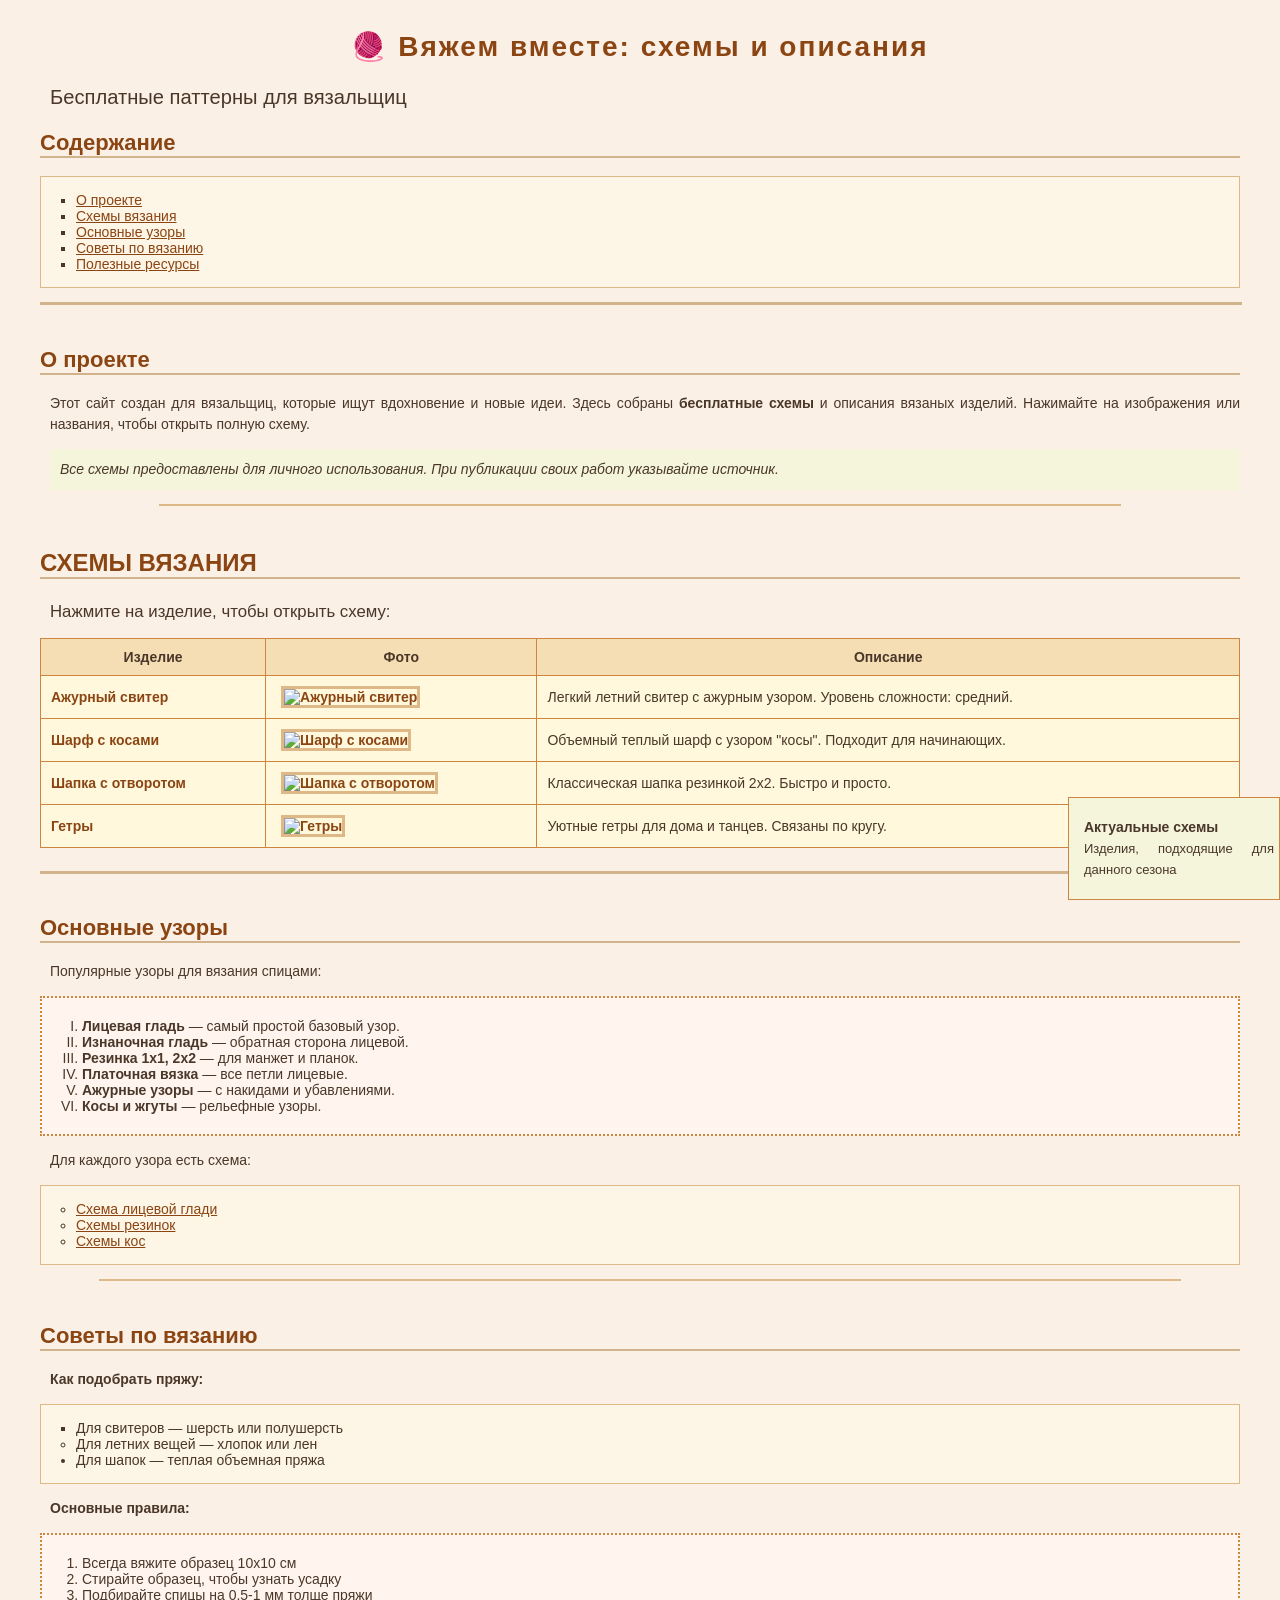
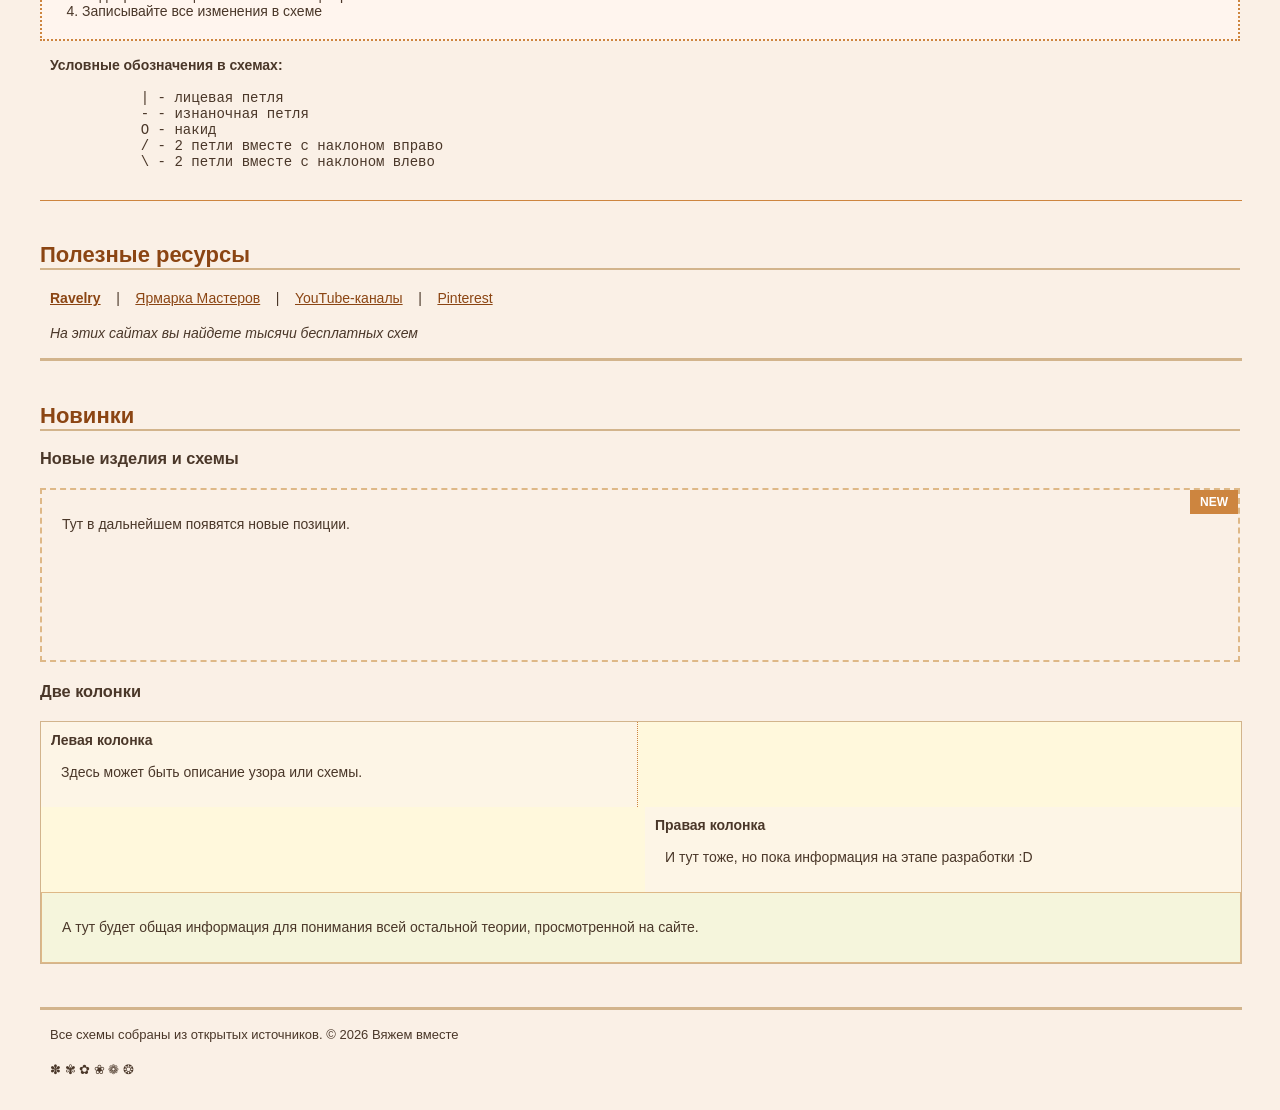
==== index.html @ 47468679 "laba 3" ====
<!DOCTYPE html>
<html lang="ru">
<head>
    <meta charset="UTF-8">
    <meta name="author" content="Теличко Дарья">
    <meta name="keywords" content="схемы вязания, вязание спицами, вязание крючком, узоры вязания, описание вязания, паттерны вязания">
    <meta name="description" content="Бесплатные схемы и описания вязания. Узоры, модели, техники для вязальщиц.">
    <meta name="robots" content="index, all">
    <title>Вяжем вместе | Схемы и описания</title>
    
    <!--СВЯЗЫВАНИЕ с основным файлом стилей-->
    <link rel="stylesheet" href="style.css" type="text/css">
    
    <!--Альтернативный стиль-->
    <!--<link rel="stylesheet" href="alt-style.css" type="text/css">-->
    
    <!--ВНЕДРЕННЫЕ СТИЛИ-->
    <style>
        h2 {
            color: #8b4513;
            border-bottom: 2px solid #d2b48c;
        }
        .note {
            background-color: #f5f5dc;
            font-style: italic;
            padding: 10px;
        }
    </style>
</head>
<body bgcolor="#faf0e6" text="#4a3729" link="#8b4513" vlink="#5d3a1a" alink="#cd853f" leftmargin="40" topmargin="30">

        <!--Фиксированное позиционирование (кнопка "наверх")-->
    <div class="top-button">
        <a href="#">НАВЕРХ</a>
    </div>

    <div align="center">
        <div align="left">
            
            <!--ЗАГОЛОВОК СТРАНИЦЫ-->
            <h1 align="center">🧶 Вяжем вместе: схемы и описания</h1>
            <p align="center"><big><big>Бесплатные паттерны для вязальщиц</big></big></p>

            <!--ОГЛАВЛЕНИЕ С ГИПЕРССЫЛКАМИ-->
            <h2><font color="#8b4513">Содержание</font></h2>
            <ul>
                <li type="square"><a href="#about">О проекте</a></li>
                <li type="square"><a href="#patterns">Схемы вязания</a></li>
                <li type="square"><a href="#stitches">Основные узоры</a></li>
                <li type="square"><a href="#tips">Советы по вязанию</a></li>
                <li type="square"><a href="#links">Полезные ресурсы</a></li>
            </ul>

            <hr size="3" width="100%" color="#d2b48c">
            <br>

            <!--О ПРОЕКТЕ-->
            <h2 id="about"><font color="#8b4513">О проекте</font></h2>
            <p>Этот сайт создан для вязальщиц, которые ищут вдохновение и новые идеи. Здесь собраны <b>бесплатные схемы</b> и описания вязаных изделий. Нажимайте на изображения или названия, чтобы открыть полную схему.</p>
            <p class="note"><i>Все схемы предоставлены для личного использования. При публикации своих работ указывайте источник.</i></p>
            
            <hr size="2" width="80%" color="#deb887">
            <br>

            <!--СХЕМЫ ВЯЗАНИЯ-->
            <h2 id="patterns"><font color="#8b4513">Схемы вязания</font></h2>
            <p><big>Нажмите на изделие, чтобы открыть схему:</big></p>
            
            <table border="1" cellpadding="10" cellspacing="5" bgcolor="#fff8dc" bordercolor="#cd853f">
                <tr align="center" bgcolor="#f5deb3">
                    <td><b>Изделие</b></td>
                    <td><b>Фото</b></td>
                    <td><b>Описание</b></td>
                </tr>
                <tr>
                    <td><a href="patterns/sweater.html"><b>Ажурный свитер</b></a></td>
                    <td><a href="patterns/sweater.html"><img src="https://i.pinimg.com/1200x/8d/cb/11/8dcb11f0ec2b78b2e281ba1b1ae42fb4.jpg" alt="Ажурный свитер" width="150" height="120" border="2" hspace="5"></a></td>
                    <td>Легкий летний свитер с ажурным узором. Уровень сложности: средний.</td>
                </tr>
                <tr>
                    <td><a href="patterns/scarf.html"><b>Шарф с косами</b></a></td>
                    <td><a href="patterns/scarf.html"><img src="https://i.pinimg.com/1200x/f7/cb/08/f7cb082a07fdd7efc39483fae1a7988f.jpg" alt="Шарф с косами" width="150" height="120" border="2" hspace="5"></a></td>
                    <td>Объемный теплый шарф с узором "косы". Подходит для начинающих.</td>
                </tr>
                <tr>
                    <td><a href="patterns/hat.html"><b>Шапка с отворотом</b></a></td>
                    <td><a href="patterns/hat.html"><img src="https://i.pinimg.com/736x/c0/bf/99/c0bf998134a25b06820bd35ce6b88cad.jpg" alt="Шапка с отворотом" width="150" height="120" border="2" hspace="5"></a></td>
                    <td>Классическая шапка резинкой 2x2. Быстро и просто.</td>
                </tr>
                <tr>
                    <td><a href="patterns/legwarmers.html"><b>Гетры</b></a></td>
                    <td><a href="patterns/legwarmers.html"><img src="https://i.pinimg.com/736x/ed/aa/3b/edaa3b32306fcafdc4e42fbca19eef1e.jpg" alt="Гетры" width="150" height="120" border="2" hspace="5"></a></td>
                    <td>Уютные гетры для дома и танцев. Связаны по кругу.</td>
                </tr>
            </table>
            
            <br>
            <hr size="3" width="100%" color="#d2b48c">
            <br>

            <!--ОСНОВНЫЕ УЗОРЫ (нумерованный список с примерами)-->
            <h2 id="stitches"><font color="#8b4513">Основные узоры</font></h2>
            <p>Популярные узоры для вязания спицами:</p>
            
            <ol>
                <li type="I"><b>Лицевая гладь</b> — самый простой базовый узор.</li>
                <li type="I"><b>Изнаночная гладь</b> — обратная сторона лицевой.</li>
                <li type="I"><b>Резинка 1x1, 2x2</b> — для манжет и планок.</li>
                <li type="I"><b>Платочная вязка</b> — все петли лицевые.</li>
                <li type="I"><b>Ажурные узоры</b> — с накидами и убавлениями.</li>
                <li type="I"><b>Косы и жгуты</b> — рельефные узоры.</li>
            </ol>
            
            <p>Для каждого узора есть схема:</p>
            <ul>
                <li type="circle"><a href="patterns/stockinette.html">Схема лицевой глади</a></li>
                <li type="circle"><a href="patterns/rib.html">Схемы резинок</a></li>
                <li type="circle"><a href="patterns/cable.html">Схемы кос</a></li>
            </ul>
            
            <hr size="2" width="90%" color="#deb887">
            <br>

            <!--СОВЕТЫ ПО ВЯЗАНИЮ (разные типы списков)-->
            <h2 id="tips"><font color="#8b4513">Советы по вязанию</font></h2>
            
            <p><b>Как подобрать пряжу:</b></p>
            <ul>
                <li type="square">Для свитеров — шерсть или полушерсть</li>
                <li type="circle">Для летних вещей — хлопок или лен</li>
                <li type="disc">Для шапок — теплая объемная пряжа</li>
            </ul>
            
            <p><b>Основные правила:</b></p>
            <ol>
                <li type="1">Всегда вяжите образец 10x10 см</li>
                <li type="1">Стирайте образец, чтобы узнать усадку</li>
                <li type="1">Подбирайте спицы на 0.5-1 мм толще пряжи</li>
                <li type="1">Записывайте все изменения в схеме</li>
            </ol>
            
            <p><b>Условные обозначения в схемах:</b></p>
            <pre>
            | - лицевая петля
            - - изнаночная петля
            O - накид
            / - 2 петли вместе с наклоном вправо
            \ - 2 петли вместе с наклоном влево
            </pre>
            
            <hr size="1" width="100%" color="#cd853f">
            <br>

            <!--ПОЛЕЗНЫЕ РЕСУРСЫ (ссылки на внешние сайты)-->
            <h2 id="links"><font color="#8b4513">Полезные ресурсы</font></h2>
            
            <div align="center">
                <p>
                    <a href="https://www.ravelry.com" target="_blank" style="color: #8b4513; font-weight: bold;">Ravelry</a> &nbsp;&nbsp; | &nbsp;&nbsp;
                    <a href="https://www.livemaster.ru/category/vyazanie" target="_blank" style="color: #8b4513;">Ярмарка Мастеров</a> &nbsp;&nbsp; | &nbsp;&nbsp;
                    <a href="https://www.youtube.com/results?search_query=%D0%B2%D1%8F%D0%B7%D0%B0%D0%BD%D0%B8%D0%B5" target="_blank">YouTube-каналы</a> &nbsp;&nbsp; | &nbsp;&nbsp;
                    <a href="https://www.pinterest.com/search/pins/?q=knitting%20patterns" target="_blank">Pinterest</a>
                </p>
                <p><i>На этих сайтах вы найдете тысячи бесплатных схем</i></p>
            </div>

            <!--Демонстрация позиционирования-->
            <hr size="3" width="100%" color="#d2b48c">
            <br>
            
            <h2><font color="#8b4513">Новинки</font></h2>
            
            <!--Relative + Absolute-->
            <h3>Новые изделия и схемы</h3>
            <div class="pattern-container">
                <p>Тут в дальнейшем появятся новые позиции.</p>
                <div class="pattern-label">NEW</div>
            </div>
            
            <!--Две колонки с float-->
            <h3>Две колонки</h3>
            <div class="column-container">
                <div class="column-left">
                    <b>Левая колонка</b>
                    <p>Здесь может быть описание узора или схемы.</p>
                </div>
                <div class="column-right">
                    <b>Правая колонка</b>
                    <p>И тут тоже, но пока информация на этапе разработки :D</p>
                </div>
                <!--Clear-->
                <div class="clear-example">
                    <p>А тут будет общая информация для понимания всей остальной теории, просмотренной на сайте.</p>
                </div>
            </div>
            
            <!--Абсолютное позиционирование-->
            <div class="footer-note">
                <p align="center"><b>Актуальные схемы</b><br>
                <font size="-1">Изделия, подходящие для данного сезона</font></p>
            </div>
            
            <br>
            <!--НИЖНИЙ КОЛОНТИТУЛ-->
            <hr size="3" width="100%" color="#d2b48c">
            <div align="center">
                <p><font size="-1">Все схемы собраны из открытых источников. &copy; 2026 Вяжем вместе</font></p>
                <p><font size="-1">✽ ✾ ✿ ❀ ❁ ❂</font></p>
            </div>

        </div>
    </div>
</body>
</html>
---- style.css ----
/*Селекторы по элементу*/
body {
    background-color: #faf0e6;
    font-family: Verdana, Arial, sans-serif;
    font-size: 14px;
}

h1 {
    color: #8b4513;
    font-size: 28px;
    text-align: center;
    letter-spacing: 2px;
}

h2 {
    color: #a0522d;
    font-size: 22px;
}

p {
    text-align: justify;
    line-height: 1.5;
    margin-left: 10px;
}

/*Селекторы для ссылок*/
a {
    color: #8b4513;
    font-weight: bold;
    text-decoration: none;
}

p a, li a {
    font-weight: normal;
    text-decoration: underline;
}

p a:hover, li a:hover {
    color: #cd853f;
    text-decoration: none;
}

/*Селектор по классу*/
.highlight {
    background-color: #fff8dc;
    font-size: 16px;
    border-left: 5px solid #cd853f;
    padding: 10px;
}

/*Селектор по идентификатору*/
#patterns {
    color: #5d3a1a;
    font-size: 24px;
    text-transform: uppercase;
}

/*Оформление таблиц*/
table {
    border-collapse: collapse;
    width: 100%;
}

td {
    padding: 10px;
    vertical-align: middle;
}

/*Оформление нумерованных списков*/
ol {
    list-style-type: upper-roman;
    background-color: #fff5ee;
    padding: 20px 40px;
    border: 2px dotted #cd853f;
}

/*Оформление ненумерованных списков*/
ul {
    list-style-type: square;
    background-color: #fdf5e6;
    padding: 15px 35px;
    border: 1px solid #deb887;
}

/*Комбинированный селектор*/
div p {
    font-size: 14px;
    color: #4a3729;
}

/*Группировка свойств*/
div.content-box {
    margin: 10px 20px 30px 20px;
    padding: 15px 25px;
    border: 2px solid #d2b48c;
    background: #fff8dc;
}

/*Стиль для изображений*/
img {
    border: 3px solid #deb887;
}

/*Абсолютное позиционирование*/
.footer-note {
    position: absolute;
    bottom: 0;
    right: 0;
    width: 200px;
    background-color: #f5f5dc;
    border: 1px solid #cd853f;
    padding: 5px;
}

/*Фиксированное позиционирование (кнопка "наверх")*/
.top-button {
    position: fixed;
    bottom: 20px;
    right: 20px;
    width: 100px;
    background-color: #8b4513;
    color: white;
    text-align: center;
    padding: 10px;
    border: 2px solid #d2b48c;
}

.top-button a {
    color: white;
    text-decoration: none;
    font-weight: bold;
}

/*Комбинация relative и absolute*/
.pattern-container {
    position: relative;
    height: 150px;
    margin: 20px 0;
    border: 2px dashed #deb887;
    padding: 10px;
}

.pattern-label {
    position: absolute;
    top: 0;
    right: 0;
    background-color: #cd853f;
    color: white;
    padding: 5px 10px;
    font-size: 12px;
    font-weight: bold;
}

/*Две колонки с помощью float*/
.column-container {
    width: 100%;
    margin: 20px 0;
    overflow: hidden; /* Очистка float */
    border: 1px solid #d2b48c;
    background-color: #fff8dc;
}

.column-left {
    float: left;
    width: 48%;
    padding: 10px;
    background-color: #fdf5e6;
    margin-right: 2%;
    border-right: 1px dotted #cd853f;
}

.column-right {
    float: right;
    width: 48%;
    padding: 10px;
    background-color: #fdf5e6;
}

/*Демонстрация clear*/
.clear-example {
    clear: both;
    background-color: #f5f5dc;
    padding: 10px;
    margin-top: 20px;
    border: 1px solid #deb887;
    text-align: center;
}
---- alt-style.css ----
/*Альтернативное оформление*/
body {
    background-color: #e6e6fa;
    font-family: Georgia, "Times New Roman", serif;
    color: #2f4f4f;
}

h1, h2 {
    color: #483d8b;
    text-align: center;
    border-bottom: 1px dashed #9370db;
}

a {
    color: #483d8b;
    text-decoration: underline;
}

a:hover {
    color: #ff69b4;
    background-color: #f0f8ff;
}

ul {
    list-style-type: circle;
    background-color: #dcd0ff;
    border: 2px solid #9370db;
}

ol {
    list-style-type: lower-greek;
    background-color: #f8f0ff;
}

table {
    background-color: #f0e6ff;
    border: 3px solid #6a5acd;
}

td {
    border: 1px solid #8470ff;
}

img {
    border: 5px double #8a2be2;
}

.footer-note {
    position: absolute;
    bottom: 10px;
    right: 10px;
    width: 180px;
    background-color: #dcd0ff;
    border: 2px solid #9370db;
    padding: 8px;
    font-style: italic;
}

.top-button {
    position: fixed;
    bottom: 30px;
    right: 30px;
    width: 120px;
    background-color: #483d8b;
    color: white;
    text-align: center;
    padding: 12px;
    border-radius: 0;
    border: 2px solid #9370db;
}

.top-button a {
    color: white;
    text-decoration: none;
    font-weight: bold;
}

.pattern-container {
    position: relative;
    height: 120px;
    margin: 15px 0;
    border: 3px double #8a2be2;
    padding: 15px;
    background-color: #f8f0ff;
}

.pattern-label {
    position: absolute;
    top: -10px;
    right: 10px;
    background-color: #6a5acd;
    color: white;
    padding: 3px 15px;
    font-size: 14px;
    font-weight: bold;
    border: 1px solid #483d8b;
}

.column-container {
    width: 100%;
    margin: 20px 0;
    overflow: hidden;
    border: 2px solid #6a5acd;
    background-color: #f0e6ff;
}

.column-left {
    float: left;
    width: 45%;
    padding: 15px;
    background-color: #e6e6fa;
    margin-right: 5%;
    border-right: 2px dotted #9370db;
}

.column-right {
    float: left;
    width: 45%;
    padding: 15px;
    background-color: #dcd0ff;
}

.clear-example {
    clear: both;
    background-color: #f0f8ff;
    padding: 15px;
    margin-top: 25px;
    border: 2px solid #8a2be2;
    text-align: center;
    font-weight: bold;
}
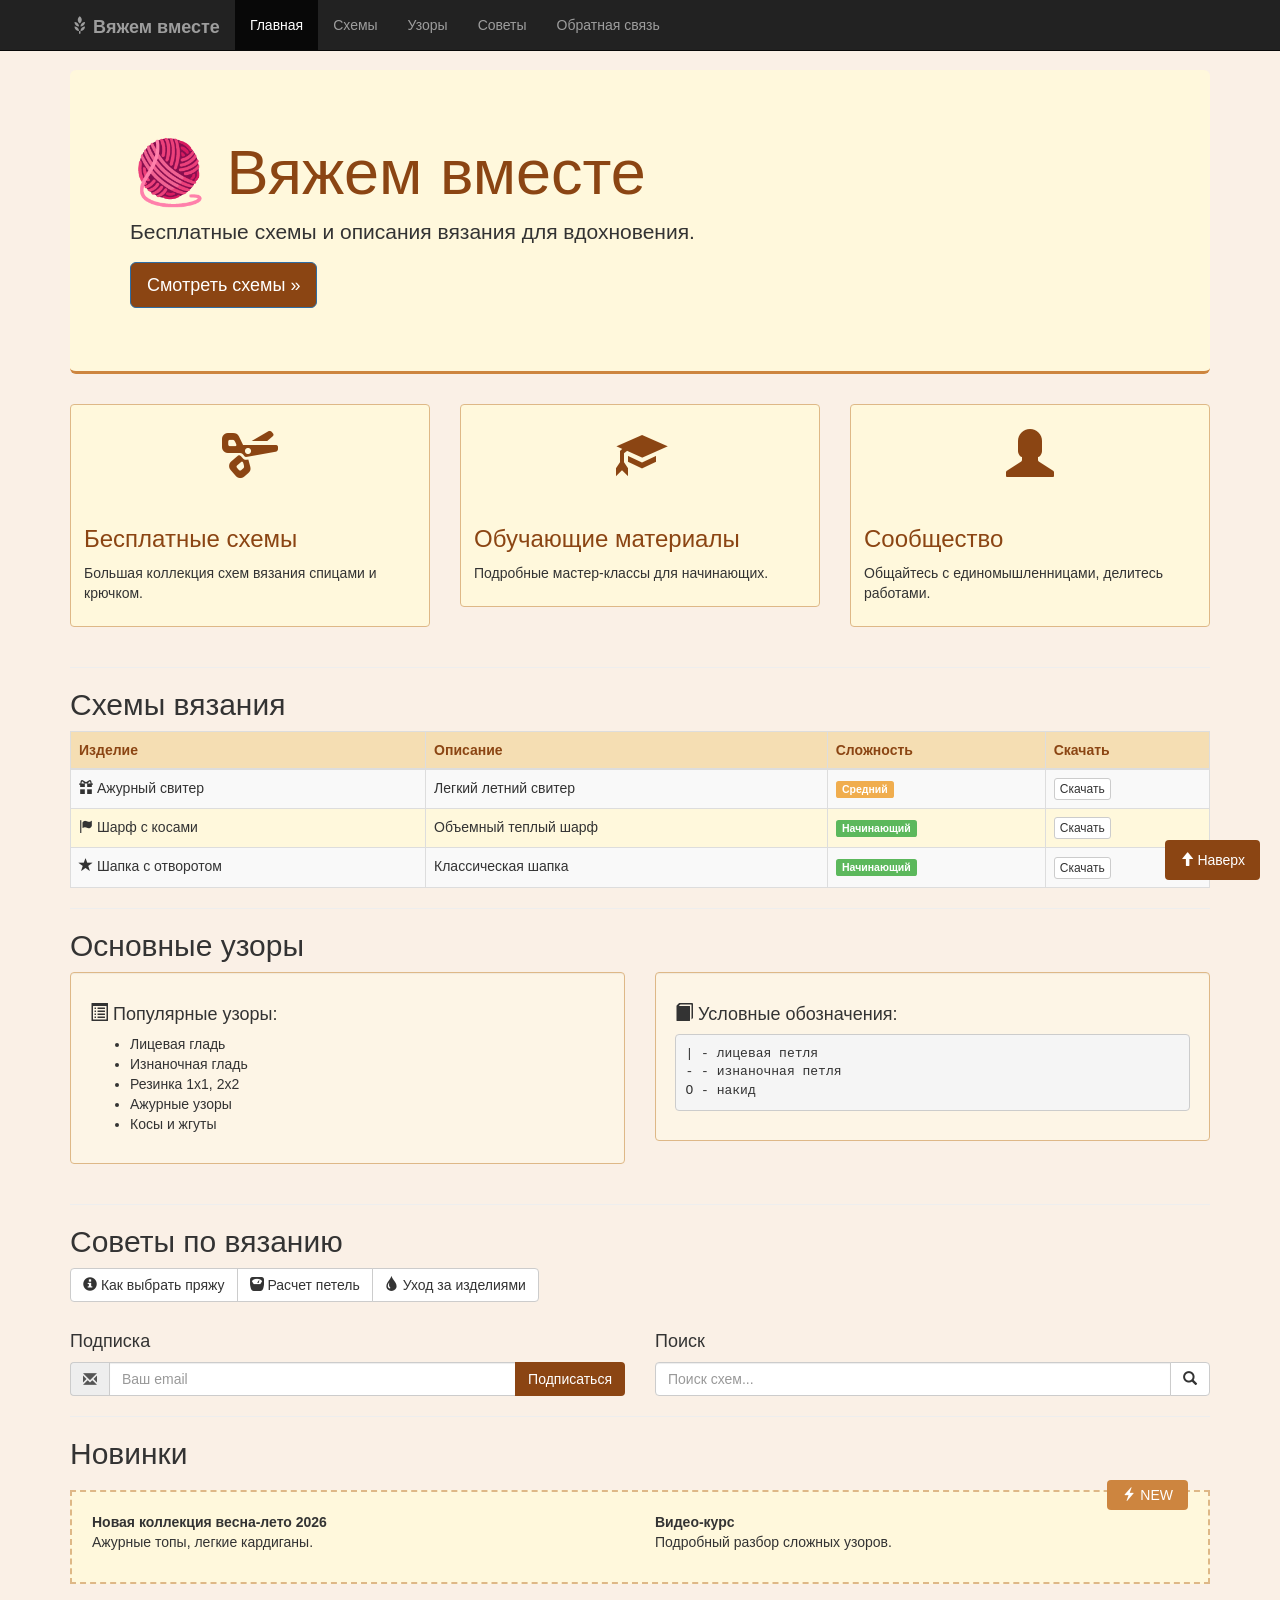
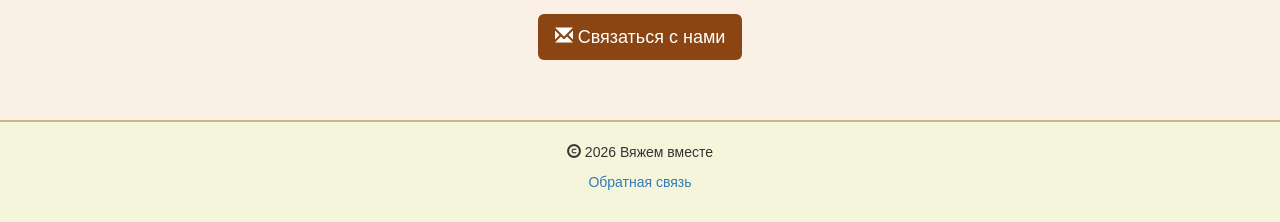
==== commit 530f4401: "laba 4" ====
--- a/index.html
+++ b/index.html
@@ -2,213 +2,253 @@
 <html lang="ru">
 <head>
     <meta charset="UTF-8">
-    <meta name="author" content="Теличко Дарья">
-    <meta name="keywords" content="схемы вязания, вязание спицами, вязание крючком, узоры вязания, описание вязания, паттерны вязания">
-    <meta name="description" content="Бесплатные схемы и описания вязания. Узоры, модели, техники для вязальщиц.">
-    <meta name="robots" content="index, all">
+    <meta name="viewport" content="width=device-width, initial-scale=1.0">
     <title>Вяжем вместе | Схемы и описания</title>
     
-    <!--СВЯЗЫВАНИЕ с основным файлом стилей-->
-    <link rel="stylesheet" href="style.css" type="text/css">
+    <!-- Bootstrap CSS (CDN) -->
+    <link rel="stylesheet" href="https://maxcdn.bootstrapcdn.com/bootstrap/3.4.1/css/bootstrap.min.css">
     
-    <!--Альтернативный стиль-->
-    <!--<link rel="stylesheet" href="alt-style.css" type="text/css">-->
-    
-    <!--ВНЕДРЕННЫЕ СТИЛИ-->
     <style>
-        h2 {
+        body {
+            padding-top: 70px;
+            background-color: #faf0e6;
+        }
+        .navbar-brand {
+            font-weight: bold;
+        }
+        .jumbotron {
+            background-color: #fff8dc;
+            border-bottom: 3px solid #cd853f;
+        }
+        .jumbotron h1 {
             color: #8b4513;
-            border-bottom: 2px solid #d2b48c;
-        }
-        .note {
+        }
+        .thumbnail {
+            background-color: #fff8dc;
+            border-color: #deb887;
+        }
+        .thumbnail h3 {
+            color: #8b4513;
+        }
+        .table-knitting {
+            background-color: #fff8dc;
+        }
+        .table-knitting > thead > tr > th {
+            background-color: #f5deb3;
+            color: #8b4513;
+        }
+        .well {
+            background-color: #fdf5e6;
+            border-color: #deb887;
+        }
+        .footer {
+            margin-top: 30px;
+            padding: 20px 0;
             background-color: #f5f5dc;
-            font-style: italic;
-            padding: 10px;
+            border-top: 2px solid #d2b48c;
+            text-align: center;
+        }
+        .btn-knitting {
+            background-color: #8b4513;
+            color: white;
+        }
+        .btn-knitting:hover {
+            background-color: #a0522d;
+            color: white;
+        }
+        .pattern-container {
+            position: relative;
+            padding: 20px;
+            margin: 20px 0;
+            border: 2px dashed #deb887;
+            background-color: #fff8dc;
+        }
+        .pattern-label {
+            position: absolute;
+            top: -12px;
+            right: 20px;
+            background-color: #cd853f;
+            color: white;
+            padding: 5px 15px;
+            border-radius: 4px;
+        }
+        .top-button {
+            position: fixed;
+            bottom: 20px;
+            right: 20px;
+            background-color: #8b4513;
+            padding: 10px 15px;
+            border-radius: 4px;
+            z-index: 100;
+        }
+        .top-button a {
+            color: white;
+            text-decoration: none;
         }
     </style>
 </head>
-<body bgcolor="#faf0e6" text="#4a3729" link="#8b4513" vlink="#5d3a1a" alink="#cd853f" leftmargin="40" topmargin="30">
-
-        <!--Фиксированное позиционирование (кнопка "наверх")-->
+<body>
+
+    <!-- НАВИГАЦИОННОЕ МЕНЮ -->
+    <nav class="navbar navbar-inverse navbar-fixed-top">
+        <div class="container">
+            <div class="navbar-header">
+                <button type="button" class="navbar-toggle collapsed" data-toggle="collapse" data-target="#navbar">
+                    <span class="sr-only">Меню</span>
+                    <span class="icon-bar"></span>
+                    <span class="icon-bar"></span>
+                    <span class="icon-bar"></span>
+                </button>
+                <a class="navbar-brand" href="index.html">
+                    <span class="glyphicon glyphicon-grain"></span> Вяжем вместе
+                </a>
+            </div>
+            <div class="collapse navbar-collapse" id="navbar">
+                <ul class="nav navbar-nav">
+                    <li class="active"><a href="index.html">Главная</a></li>
+                    <li><a href="#patterns">Схемы</a></li>
+                    <li><a href="#stitches">Узоры</a></li>
+                    <li><a href="#tips">Советы</a></li>
+                    <!-- ВАЖНО: правильная ссылка на form.html -->
+                    <li><a href="form.html">Обратная связь</a></li>
+                </ul>
+            </div>
+        </div>
+    </nav>
+
+    <div class="container">
+        
+        <div class="jumbotron">
+            <h1>🧶 Вяжем вместе</h1>
+            <p>Бесплатные схемы и описания вязания для вдохновения.</p>
+            <p><a class="btn btn-primary btn-lg btn-knitting" href="#patterns">Смотреть схемы &raquo;</a></p>
+        </div>
+
+        <div class="row">
+            <div class="col-md-4 col-sm-6">
+                <div class="thumbnail">
+                    <span class="glyphicon glyphicon-scissors" style="font-size: 48px; display: block; text-align: center; margin: 20px 0; color: #8b4513;"></span>
+                    <div class="caption">
+                        <h3>Бесплатные схемы</h3>
+                        <p>Большая коллекция схем вязания спицами и крючком.</p>
+                    </div>
+                </div>
+            </div>
+            <div class="col-md-4 col-sm-6">
+                <div class="thumbnail">
+                    <span class="glyphicon glyphicon-education" style="font-size: 48px; display: block; text-align: center; margin: 20px 0; color: #8b4513;"></span>
+                    <div class="caption">
+                        <h3>Обучающие материалы</h3>
+                        <p>Подробные мастер-классы для начинающих.</p>
+                    </div>
+                </div>
+            </div>
+            <div class="col-md-4 col-sm-6">
+                <div class="thumbnail">
+                    <span class="glyphicon glyphicon-user" style="font-size: 48px; display: block; text-align: center; margin: 20px 0; color: #8b4513;"></span>
+                    <div class="caption">
+                        <h3>Сообщество</h3>
+                        <p>Общайтесь с единомышленницами, делитесь работами.</p>
+                    </div>
+                </div>
+            </div>
+        </div>
+
+        <hr>
+
+        <h2 id="patterns">Схемы вязания</h2>
+        <table class="table table-striped table-bordered table-knitting">
+            <thead>
+                <tr><th>Изделие</th><th>Описание</th><th>Сложность</th><th>Скачать</th></tr>
+            </thead>
+            <tbody>
+                <tr><td><span class="glyphicon glyphicon-gift"></span> Ажурный свитер</td><td>Легкий летний свитер</td><td><span class="label label-warning">Средний</span></td><td><button class="btn btn-xs btn-default">Скачать</button></td></tr>
+                <tr><td><span class="glyphicon glyphicon-flag"></span> Шарф с косами</td><td>Объемный теплый шарф</td><td><span class="label label-success">Начинающий</span></td><td><button class="btn btn-xs btn-default">Скачать</button></td></tr>
+                <tr><td><span class="glyphicon glyphicon-star"></span> Шапка с отворотом</td><td>Классическая шапка</td><td><span class="label label-success">Начинающий</span></td><td><button class="btn btn-xs btn-default">Скачать</button></td></tr>
+            </tbody>
+        </table>
+
+        <hr>
+
+        <h2 id="stitches">Основные узоры</h2>
+        <div class="row">
+            <div class="col-md-6">
+                <div class="well">
+                    <h4><span class="glyphicon glyphicon-list-alt"></span> Популярные узоры:</h4>
+                    <ul><li>Лицевая гладь</li><li>Изнаночная гладь</li><li>Резинка 1x1, 2x2</li><li>Ажурные узоры</li><li>Косы и жгуты</li></ul>
+                </div>
+            </div>
+            <div class="col-md-6">
+                <div class="well">
+                    <h4><span class="glyphicon glyphicon-book"></span> Условные обозначения:</h4>
+                    <pre>| - лицевая петля
+- - изнаночная петля
+O - накид</pre>
+                </div>
+            </div>
+        </div>
+
+        <hr>
+
+        <h2 id="tips">Советы по вязанию</h2>
+        
+        <div class="btn-group" role="group">
+            <button class="btn btn-default"><span class="glyphicon glyphicon-info-sign"></span> Как выбрать пряжу</button>
+            <button class="btn btn-default"><span class="glyphicon glyphicon-scale"></span> Расчет петель</button>
+            <button class="btn btn-default"><span class="glyphicon glyphicon-tint"></span> Уход за изделиями</button>
+        </div>
+
+        <div class="row" style="margin-top: 20px;">
+            <div class="col-md-6">
+                <h4>Подписка</h4>
+                <div class="input-group">
+                    <span class="input-group-addon"><span class="glyphicon glyphicon-envelope"></span></span>
+                    <input type="email" class="form-control" placeholder="Ваш email">
+                    <span class="input-group-btn"><button class="btn btn-knitting">Подписаться</button></span>
+                </div>
+            </div>
+            <div class="col-md-6">
+                <h4>Поиск</h4>
+                <div class="input-group">
+                    <input type="text" class="form-control" placeholder="Поиск схем...">
+                    <span class="input-group-btn"><button class="btn btn-default"><span class="glyphicon glyphicon-search"></span></button></span>
+                </div>
+            </div>
+        </div>
+
+        <hr>
+
+        <h2>Новинки</h2>
+        <div class="pattern-container">
+            <div class="pattern-label"><span class="glyphicon glyphicon-flash"></span> NEW</div>
+            <div class="row">
+                <div class="col-md-6"><p><strong>Новая коллекция весна-лето 2026</strong><br>Ажурные топы, легкие кардиганы.</p></div>
+                <div class="col-md-6"><p><strong>Видео-курс</strong><br>Подробный разбор сложных узоров.</p></div>
+            </div>
+        </div>
+
+        <!-- КНОПКА ДЛЯ ПЕРЕХОДА НА ФОРМУ (добавлена для удобства) -->
+        <div class="text-center" style="margin: 30px 0;">
+            <a href="form.html" class="btn btn-lg btn-knitting">
+                <span class="glyphicon glyphicon-envelope"></span> Связаться с нами
+            </a>
+        </div>
+
+    </div>
+
+    <div class="footer">
+        <div class="container">
+            <p><span class="glyphicon glyphicon-copyright-mark"></span> 2026 Вяжем вместе</p>
+            <p><a href="form.html">Обратная связь</a></p>
+        </div>
+    </div>
+
     <div class="top-button">
-        <a href="#">НАВЕРХ</a>
+        <a href="#"><span class="glyphicon glyphicon-arrow-up"></span> Наверх</a>
     </div>
 
-    <div align="center">
-        <div align="left">
-            
-            <!--ЗАГОЛОВОК СТРАНИЦЫ-->
-            <h1 align="center">🧶 Вяжем вместе: схемы и описания</h1>
-            <p align="center"><big><big>Бесплатные паттерны для вязальщиц</big></big></p>
-
-            <!--ОГЛАВЛЕНИЕ С ГИПЕРССЫЛКАМИ-->
-            <h2><font color="#8b4513">Содержание</font></h2>
-            <ul>
-                <li type="square"><a href="#about">О проекте</a></li>
-                <li type="square"><a href="#patterns">Схемы вязания</a></li>
-                <li type="square"><a href="#stitches">Основные узоры</a></li>
-                <li type="square"><a href="#tips">Советы по вязанию</a></li>
-                <li type="square"><a href="#links">Полезные ресурсы</a></li>
-            </ul>
-
-            <hr size="3" width="100%" color="#d2b48c">
-            <br>
-
-            <!--О ПРОЕКТЕ-->
-            <h2 id="about"><font color="#8b4513">О проекте</font></h2>
-            <p>Этот сайт создан для вязальщиц, которые ищут вдохновение и новые идеи. Здесь собраны <b>бесплатные схемы</b> и описания вязаных изделий. Нажимайте на изображения или названия, чтобы открыть полную схему.</p>
-            <p class="note"><i>Все схемы предоставлены для личного использования. При публикации своих работ указывайте источник.</i></p>
-            
-            <hr size="2" width="80%" color="#deb887">
-            <br>
-
-            <!--СХЕМЫ ВЯЗАНИЯ-->
-            <h2 id="patterns"><font color="#8b4513">Схемы вязания</font></h2>
-            <p><big>Нажмите на изделие, чтобы открыть схему:</big></p>
-            
-            <table border="1" cellpadding="10" cellspacing="5" bgcolor="#fff8dc" bordercolor="#cd853f">
-                <tr align="center" bgcolor="#f5deb3">
-                    <td><b>Изделие</b></td>
-                    <td><b>Фото</b></td>
-                    <td><b>Описание</b></td>
-                </tr>
-                <tr>
-                    <td><a href="patterns/sweater.html"><b>Ажурный свитер</b></a></td>
-                    <td><a href="patterns/sweater.html"><img src="https://i.pinimg.com/1200x/8d/cb/11/8dcb11f0ec2b78b2e281ba1b1ae42fb4.jpg" alt="Ажурный свитер" width="150" height="120" border="2" hspace="5"></a></td>
-                    <td>Легкий летний свитер с ажурным узором. Уровень сложности: средний.</td>
-                </tr>
-                <tr>
-                    <td><a href="patterns/scarf.html"><b>Шарф с косами</b></a></td>
-                    <td><a href="patterns/scarf.html"><img src="https://i.pinimg.com/1200x/f7/cb/08/f7cb082a07fdd7efc39483fae1a7988f.jpg" alt="Шарф с косами" width="150" height="120" border="2" hspace="5"></a></td>
-                    <td>Объемный теплый шарф с узором "косы". Подходит для начинающих.</td>
-                </tr>
-                <tr>
-                    <td><a href="patterns/hat.html"><b>Шапка с отворотом</b></a></td>
-                    <td><a href="patterns/hat.html"><img src="https://i.pinimg.com/736x/c0/bf/99/c0bf998134a25b06820bd35ce6b88cad.jpg" alt="Шапка с отворотом" width="150" height="120" border="2" hspace="5"></a></td>
-                    <td>Классическая шапка резинкой 2x2. Быстро и просто.</td>
-                </tr>
-                <tr>
-                    <td><a href="patterns/legwarmers.html"><b>Гетры</b></a></td>
-                    <td><a href="patterns/legwarmers.html"><img src="https://i.pinimg.com/736x/ed/aa/3b/edaa3b32306fcafdc4e42fbca19eef1e.jpg" alt="Гетры" width="150" height="120" border="2" hspace="5"></a></td>
-                    <td>Уютные гетры для дома и танцев. Связаны по кругу.</td>
-                </tr>
-            </table>
-            
-            <br>
-            <hr size="3" width="100%" color="#d2b48c">
-            <br>
-
-            <!--ОСНОВНЫЕ УЗОРЫ (нумерованный список с примерами)-->
-            <h2 id="stitches"><font color="#8b4513">Основные узоры</font></h2>
-            <p>Популярные узоры для вязания спицами:</p>
-            
-            <ol>
-                <li type="I"><b>Лицевая гладь</b> — самый простой базовый узор.</li>
-                <li type="I"><b>Изнаночная гладь</b> — обратная сторона лицевой.</li>
-                <li type="I"><b>Резинка 1x1, 2x2</b> — для манжет и планок.</li>
-                <li type="I"><b>Платочная вязка</b> — все петли лицевые.</li>
-                <li type="I"><b>Ажурные узоры</b> — с накидами и убавлениями.</li>
-                <li type="I"><b>Косы и жгуты</b> — рельефные узоры.</li>
-            </ol>
-            
-            <p>Для каждого узора есть схема:</p>
-            <ul>
-                <li type="circle"><a href="patterns/stockinette.html">Схема лицевой глади</a></li>
-                <li type="circle"><a href="patterns/rib.html">Схемы резинок</a></li>
-                <li type="circle"><a href="patterns/cable.html">Схемы кос</a></li>
-            </ul>
-            
-            <hr size="2" width="90%" color="#deb887">
-            <br>
-
-            <!--СОВЕТЫ ПО ВЯЗАНИЮ (разные типы списков)-->
-            <h2 id="tips"><font color="#8b4513">Советы по вязанию</font></h2>
-            
-            <p><b>Как подобрать пряжу:</b></p>
-            <ul>
-                <li type="square">Для свитеров — шерсть или полушерсть</li>
-                <li type="circle">Для летних вещей — хлопок или лен</li>
-                <li type="disc">Для шапок — теплая объемная пряжа</li>
-            </ul>
-            
-            <p><b>Основные правила:</b></p>
-            <ol>
-                <li type="1">Всегда вяжите образец 10x10 см</li>
-                <li type="1">Стирайте образец, чтобы узнать усадку</li>
-                <li type="1">Подбирайте спицы на 0.5-1 мм толще пряжи</li>
-                <li type="1">Записывайте все изменения в схеме</li>
-            </ol>
-            
-            <p><b>Условные обозначения в схемах:</b></p>
-            <pre>
-            | - лицевая петля
-            - - изнаночная петля
-            O - накид
-            / - 2 петли вместе с наклоном вправо
-            \ - 2 петли вместе с наклоном влево
-            </pre>
-            
-            <hr size="1" width="100%" color="#cd853f">
-            <br>
-
-            <!--ПОЛЕЗНЫЕ РЕСУРСЫ (ссылки на внешние сайты)-->
-            <h2 id="links"><font color="#8b4513">Полезные ресурсы</font></h2>
-            
-            <div align="center">
-                <p>
-                    <a href="https://www.ravelry.com" target="_blank" style="color: #8b4513; font-weight: bold;">Ravelry</a> &nbsp;&nbsp; | &nbsp;&nbsp;
-                    <a href="https://www.livemaster.ru/category/vyazanie" target="_blank" style="color: #8b4513;">Ярмарка Мастеров</a> &nbsp;&nbsp; | &nbsp;&nbsp;
-                    <a href="https://www.youtube.com/results?search_query=%D0%B2%D1%8F%D0%B7%D0%B0%D0%BD%D0%B8%D0%B5" target="_blank">YouTube-каналы</a> &nbsp;&nbsp; | &nbsp;&nbsp;
-                    <a href="https://www.pinterest.com/search/pins/?q=knitting%20patterns" target="_blank">Pinterest</a>
-                </p>
-                <p><i>На этих сайтах вы найдете тысячи бесплатных схем</i></p>
-            </div>
-
-            <!--Демонстрация позиционирования-->
-            <hr size="3" width="100%" color="#d2b48c">
-            <br>
-            
-            <h2><font color="#8b4513">Новинки</font></h2>
-            
-            <!--Relative + Absolute-->
-            <h3>Новые изделия и схемы</h3>
-            <div class="pattern-container">
-                <p>Тут в дальнейшем появятся новые позиции.</p>
-                <div class="pattern-label">NEW</div>
-            </div>
-            
-            <!--Две колонки с float-->
-            <h3>Две колонки</h3>
-            <div class="column-container">
-                <div class="column-left">
-                    <b>Левая колонка</b>
-                    <p>Здесь может быть описание узора или схемы.</p>
-                </div>
-                <div class="column-right">
-                    <b>Правая колонка</b>
-                    <p>И тут тоже, но пока информация на этапе разработки :D</p>
-                </div>
-                <!--Clear-->
-                <div class="clear-example">
-                    <p>А тут будет общая информация для понимания всей остальной теории, просмотренной на сайте.</p>
-                </div>
-            </div>
-            
-            <!--Абсолютное позиционирование-->
-            <div class="footer-note">
-                <p align="center"><b>Актуальные схемы</b><br>
-                <font size="-1">Изделия, подходящие для данного сезона</font></p>
-            </div>
-            
-            <br>
-            <!--НИЖНИЙ КОЛОНТИТУЛ-->
-            <hr size="3" width="100%" color="#d2b48c">
-            <div align="center">
-                <p><font size="-1">Все схемы собраны из открытых источников. &copy; 2026 Вяжем вместе</font></p>
-                <p><font size="-1">✽ ✾ ✿ ❀ ❁ ❂</font></p>
-            </div>
-
-        </div>
-    </div>
+    <script src="https://ajax.googleapis.com/ajax/libs/jquery/3.6.0/jquery.min.js"></script>
+    <script src="https://maxcdn.bootstrapcdn.com/bootstrap/3.4.1/js/bootstrap.min.js"></script>
+
 </body>
 </html>
